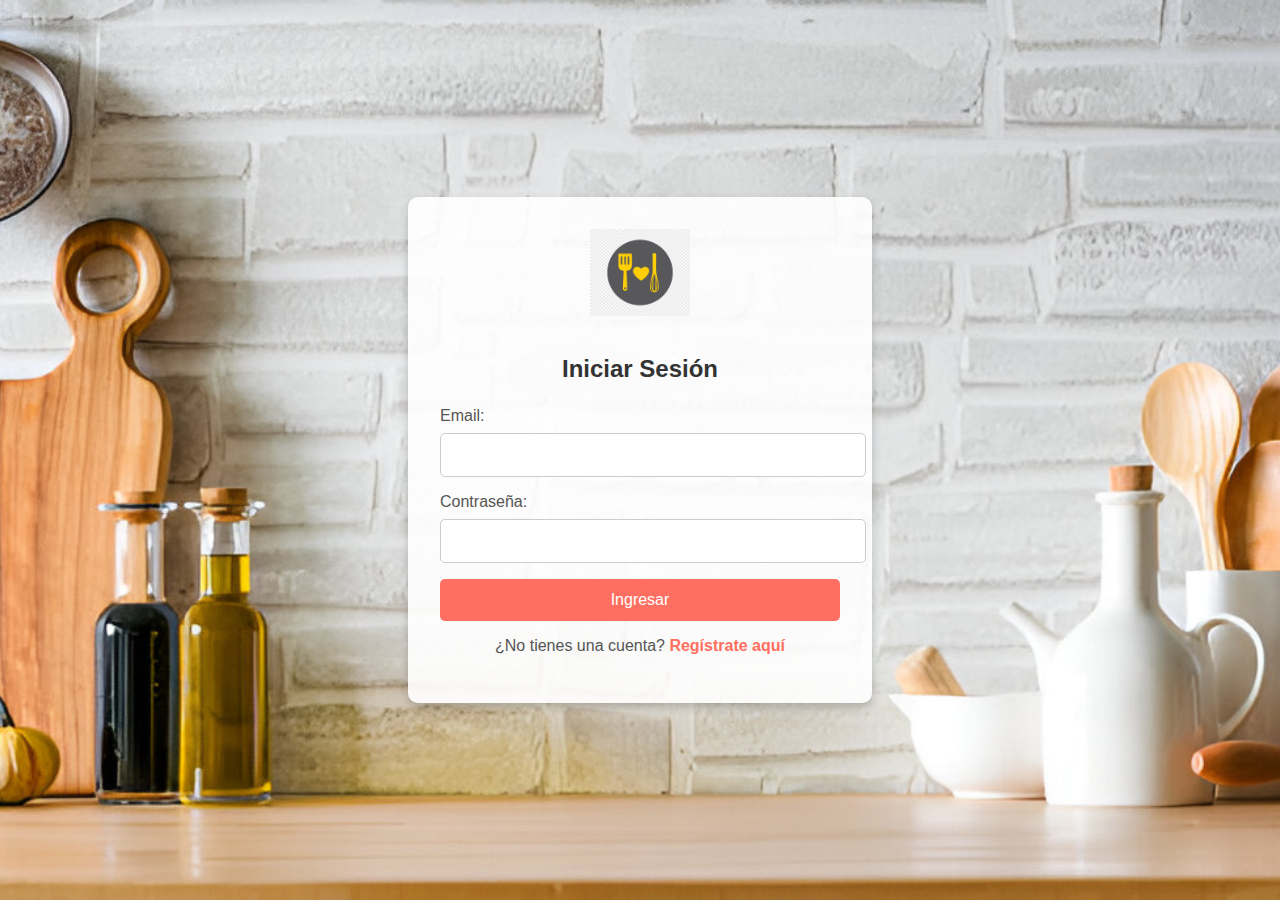
==== RecetasCocina/login.html @ 802a621f "Creación del login" ====
<!DOCTYPE html>
<html lang="es">
<head>
    <meta charset="UTF-8">
    <meta name="viewport" content="width=device-width, initial-scale=1.0">
    <title>Recetas de Cocina - Login</title>
    <link rel="stylesheet" href="login.css">
</head>
<body>
    <div class="container">
        <!-- Logo -->
        <div class="logo">
            <img src="img/logo.png" alt="Logo Recetas de Cocina">
        </div>

        <!-- Formulario de Login -->
        <div class="form-container" id="loginContainer">
            <h2>Iniciar Sesión</h2>
            <form id="loginForm">
                <div class="input-group">
                    <label for="email">Email:</label>
                    <input type="email" id="email" name="email" required>
                </div>
                <div class="input-group">
                    <label for="password">Contraseña:</label>
                    <input type="password" id="password" name="password" required>
                </div>
                <button type="submit">Ingresar</button>
            </form>
            <p>¿No tienes una cuenta? <a href="#" id="showRegister">Regístrate aquí</a></p>
        </div>

        <!-- Formulario de Registro -->
        <div class="form-container" id="registerContainer" style="display: none;">
            <h2>Registrarse</h2>
            <form id="registerForm">
                <div class="input-group">
                    <label for="nombre">Nombre:</label>
                    <input type="text" id="nombre" name="nombre" required>
                </div>
                <div class="input-group">
                    <label for="regEmail">Email:</label>
                    <input type="email" id="regEmail" name="email" required>
                </div>
                <div class="input-group">
                    <label for="regPassword">Contraseña:</label>
                    <input type="password" id="regPassword" name="password" required>
                </div>
                <button type="submit">Registrarse</button>
            </form>
            <p>¿Ya tienes una cuenta? <a href="#" id="showLogin">Inicia sesión aquí</a></p>
        </div>
    </div>

    <script src="script.js"></script>
</body>
</html>
---- RecetasCocina/login.css ----
/* Estilos generales */
body {
    font-family: 'Arial', sans-serif;
    margin: 0;
    padding: 0;
    background: url('img/background.jpg') no-repeat center center fixed;
    background-size: cover;
    display: flex;
    justify-content: center;
    align-items: center;
    height: 100vh;
}

.container {
    background: rgba(255, 255, 255, 0.9);
    padding: 2rem;
    border-radius: 10px;
    box-shadow: 0 4px 10px rgba(0, 0, 0, 0.2);
    width: 100%;
    max-width: 400px;
    text-align: center;
}

.logo img {
    width: 100px;
    margin-bottom: 1rem;
}

h2 {
    color: #333;
    margin-bottom: 1.5rem;
}

.input-group {
    margin-bottom: 1rem;
    text-align: left;
}

label {
    display: block;
    margin-bottom: 0.5rem;
    color: #555;
}

input {
    width: 100%;
    padding: 0.75rem;
    border: 1px solid #ccc;
    border-radius: 5px;
    font-size: 1rem;
}

button {
    width: 100%;
    padding: 0.75rem;
    background-color: #ff6f61;
    color: white;
    border: none;
    border-radius: 5px;
    font-size: 1rem;
    cursor: pointer;
    transition: background-color 0.3s ease;
}

button:hover {
    background-color: #ff4a3d;
}

p {
    margin-top: 1rem;
    color: #555;
}

a {
    color: #ff6f61;
    text-decoration: none;
    font-weight: bold;
}

a:hover {
    text-decoration: underline;
}
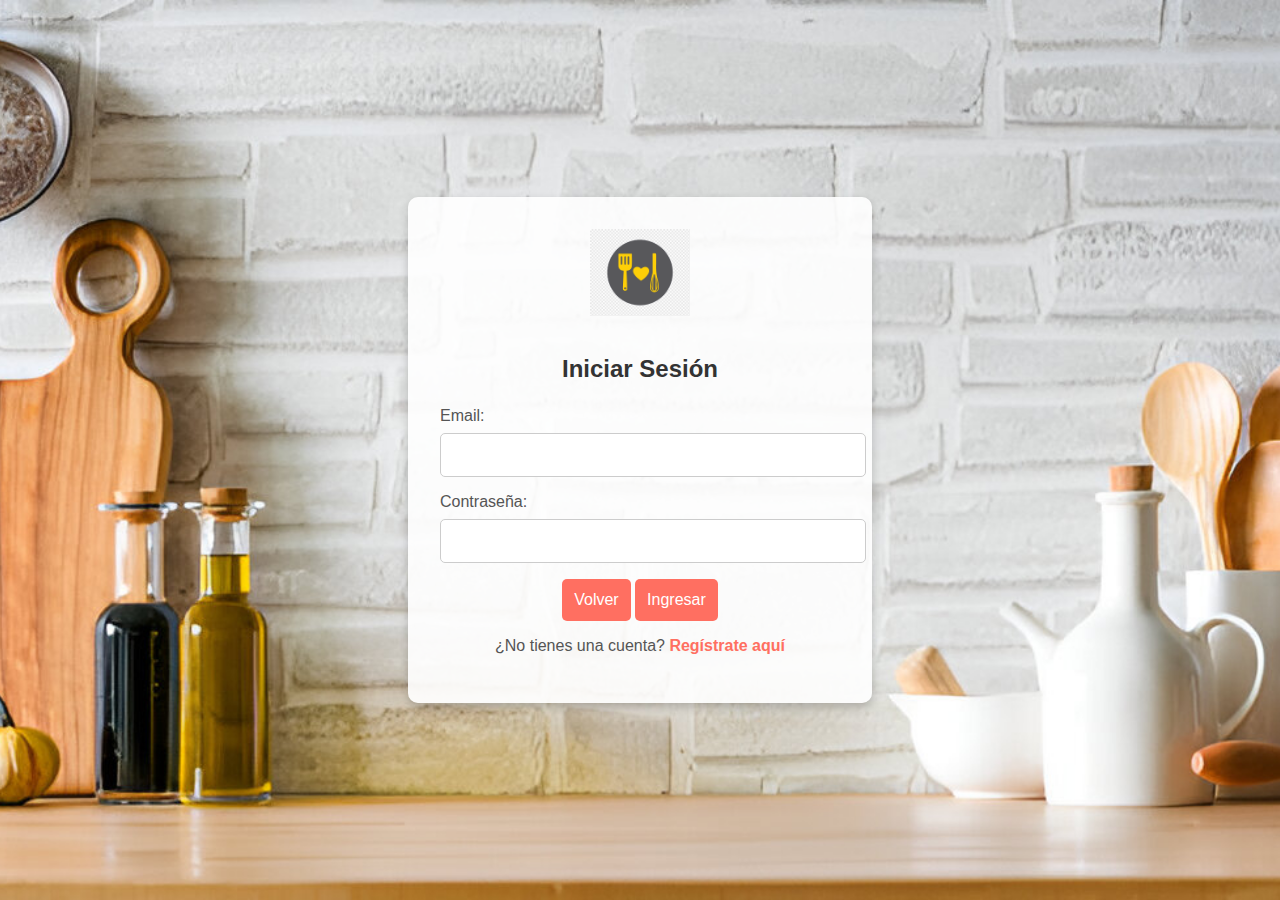
==== commit 681abfee: "Creación del principal, ajustes en el login y en el incio" ====
--- a/RecetasCocina/login.html
+++ b/RecetasCocina/login.html
@@ -25,7 +25,10 @@
                     <label for="password">Contraseña:</label>
                     <input type="password" id="password" name="password" required>
                 </div>
-                <button type="submit">Ingresar</button>
+                <div class="button-container"></div>
+                    <button type="submit" onclick="window.location.href='index.html'">Volver</button>
+                    <button type="submit">Ingresar</button>
+                </div>
             </form>
             <p>¿No tienes una cuenta? <a href="#" id="showRegister">Regístrate aquí</a></p>
         </div>
--- a/RecetasCocina/login.css
+++ b/RecetasCocina/login.css
@@ -9,6 +9,24 @@
     justify-content: center;
     align-items: center;
     height: 100vh;
+}
+
+.button-container {
+    display: flex;
+    justify-content: space-between; /* Distribuye el espacio entre los botones */
+    width: 100%; /* Ocupa todo el ancho del contenedor padre */
+}
+
+.button-container button {
+    flex: 1; /* Los botones ocuparán el mismo ancho */
+    padding: 10px;
+    font-size: 16px;
+    border: none;
+    cursor: pointer;
+}
+
+.button-container button:first-child {
+    margin-right: 10px; /* Espacio entre los botones */
 }
 
 .container {
@@ -51,7 +69,6 @@
 }
 
 button {
-    width: 100%;
     padding: 0.75rem;
     background-color: #ff6f61;
     color: white;
